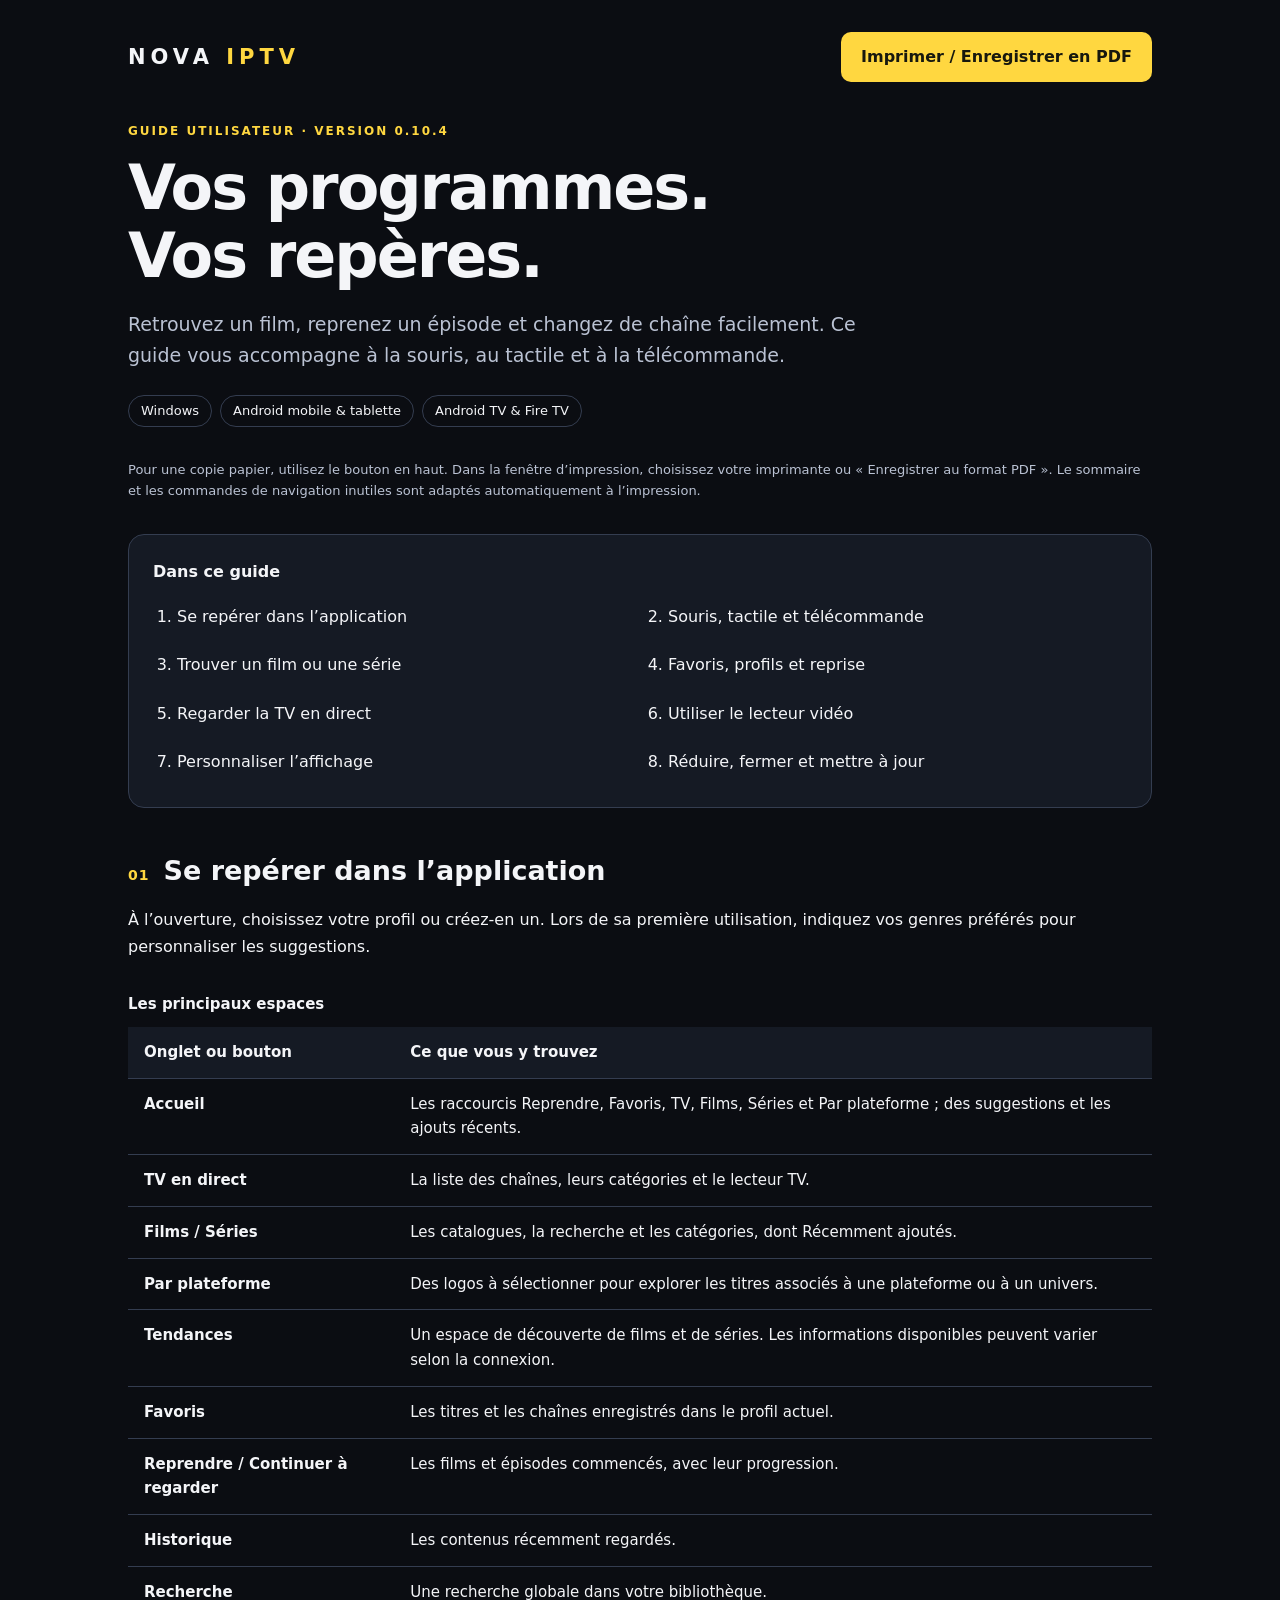
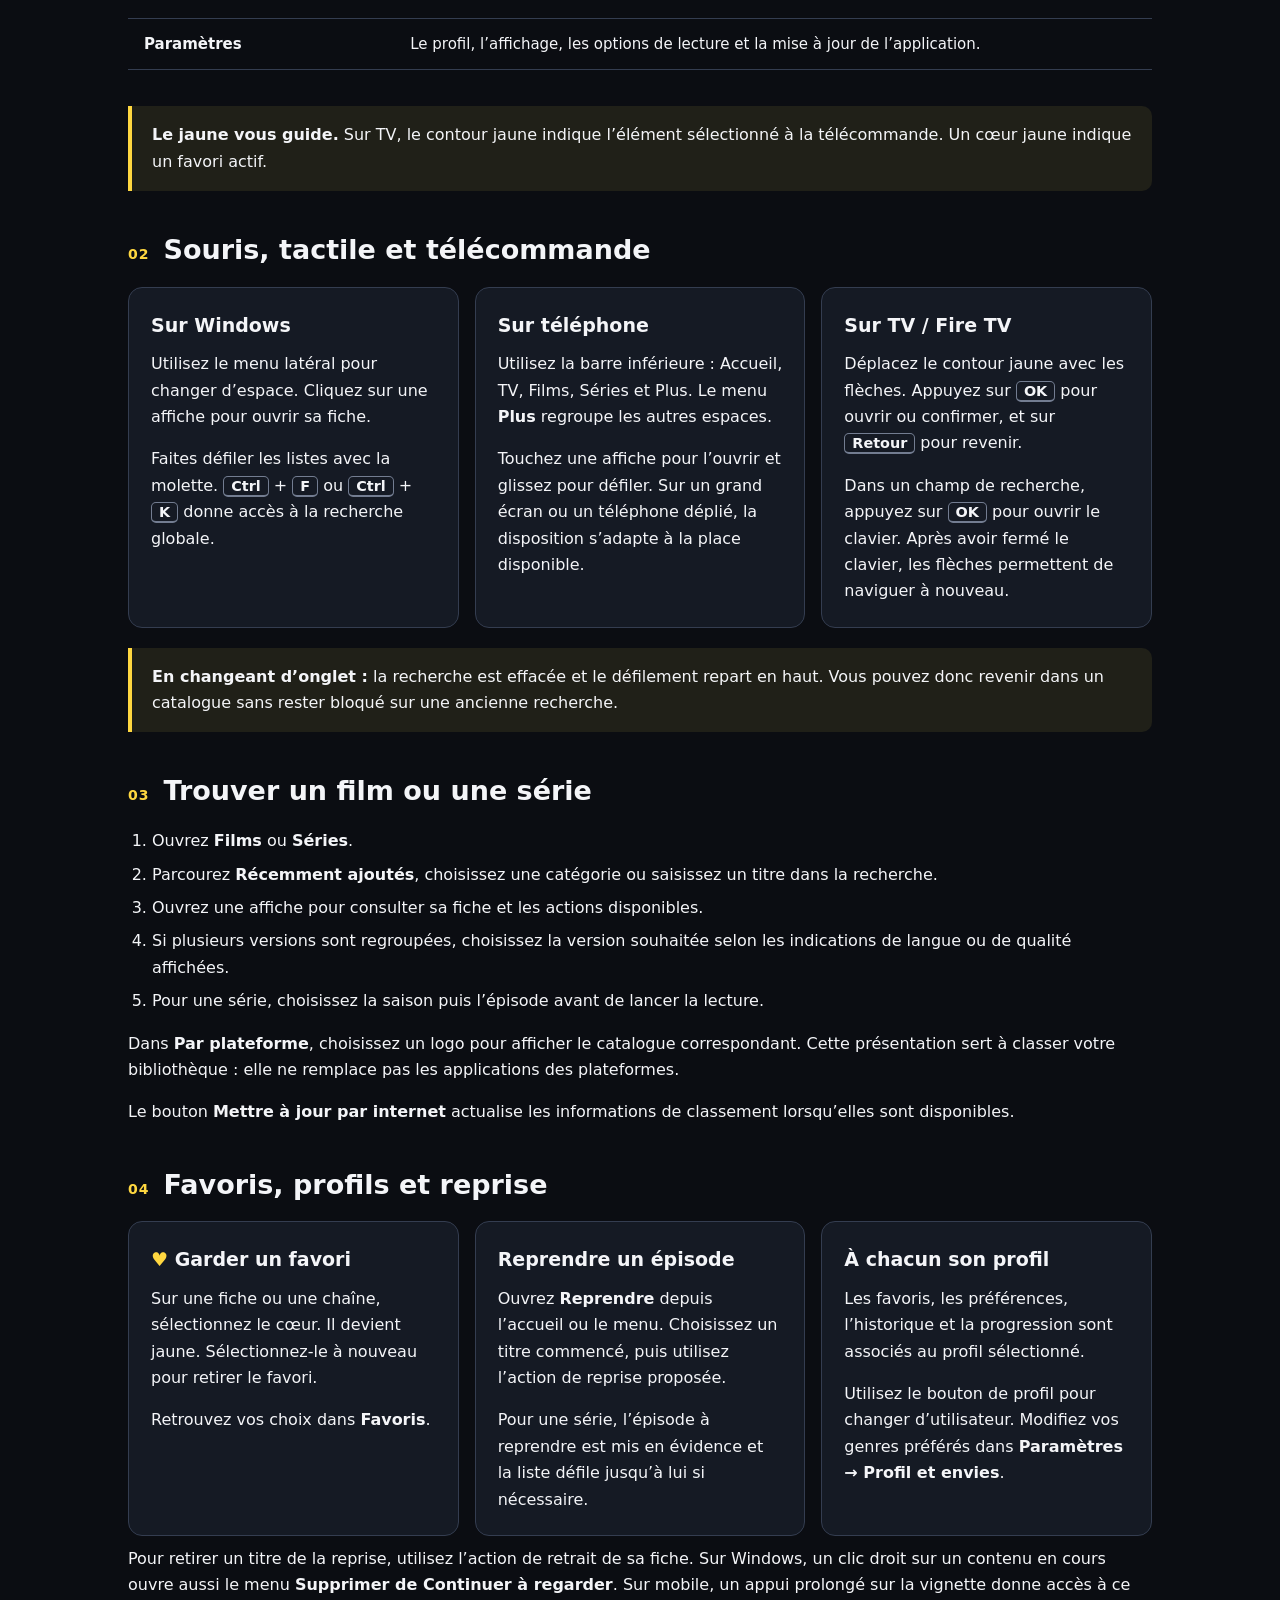
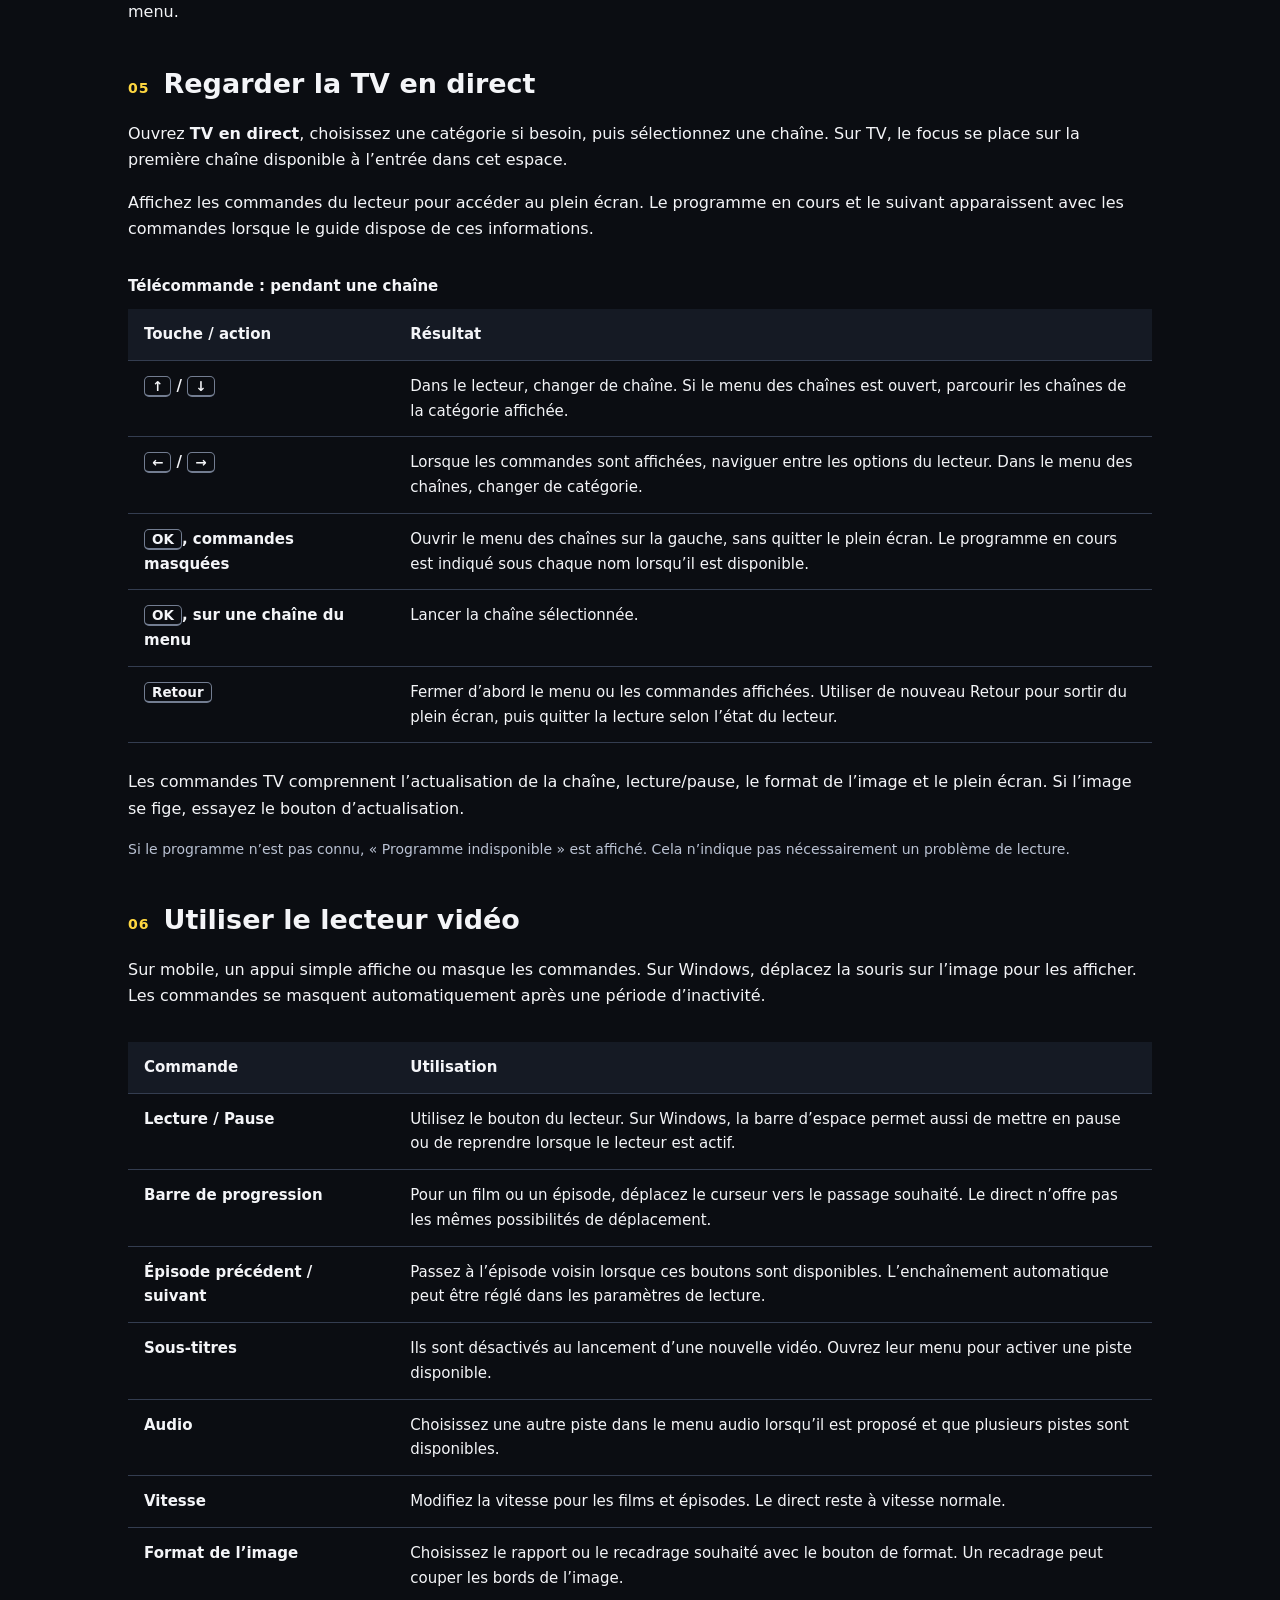
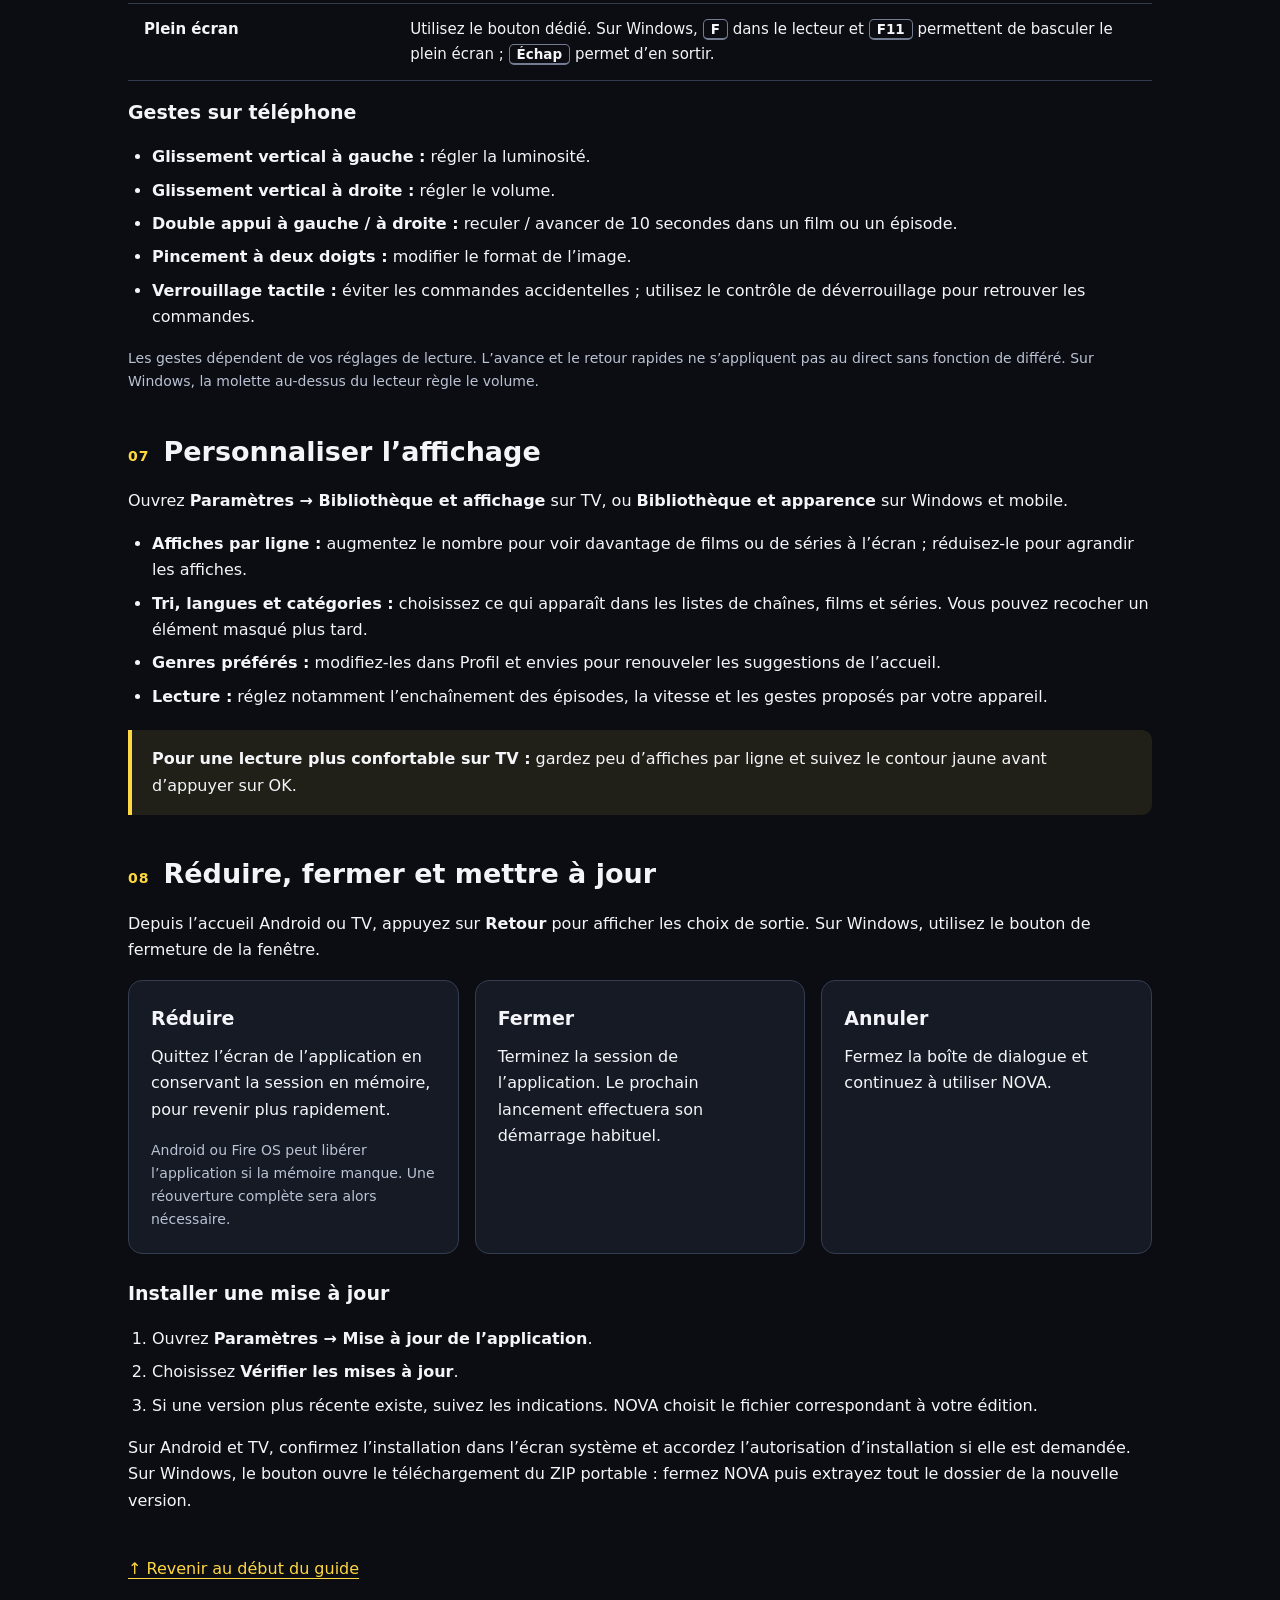
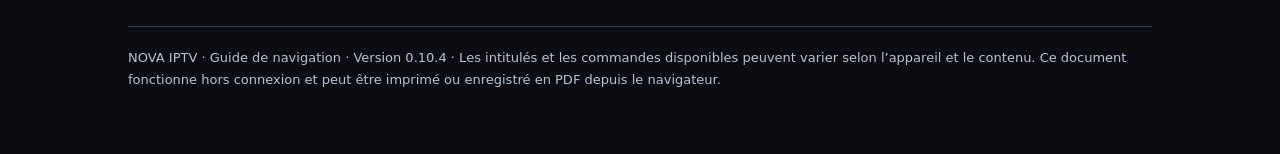
==== docs/guide-utilisateur.html @ c4f2ed09 "Ajoute un guide utilisateur HTML imprimable pour la navigation" ====
<!doctype html>
<html lang="fr">
<head>
  <meta charset="utf-8">
  <meta name="viewport" content="width=device-width, initial-scale=1">
  <meta name="description" content="Guide de navigation NOVA IPTV : Windows, Android mobile, Android TV et Fire TV. Version imprimable.">
  <title>NOVA IPTV — Guide de navigation</title>
  <style>
    :root { color-scheme: dark; --bg:#0b0d12; --panel:#151a24; --text:#f4f5f8; --muted:#bac2d3; --line:#343d50; --yellow:#ffd740; }
    * { box-sizing:border-box; }
    html { scroll-behavior:smooth; scroll-padding-top:24px; }
    body { margin:0; background:var(--bg); color:var(--text); font:16px/1.65 system-ui,-apple-system,"Segoe UI",sans-serif; }
    a { color:var(--yellow); text-underline-offset:4px; }
    a:focus-visible,button:focus-visible,summary:focus-visible { outline:3px solid var(--yellow); outline-offset:5px; }
    .wrap { max-width:1080px; margin:auto; padding:32px 28px 64px; }
    .toolbar { display:flex; align-items:center; justify-content:space-between; gap:20px; margin-bottom:40px; }
    .brand { font-size:21px; font-weight:850; letter-spacing:5px; }
    .brand span { color:var(--yellow); }
    button { border:0; border-radius:10px; padding:12px 20px; font:inherit; font-weight:750; color:#17180e; background:var(--yellow); cursor:pointer; }
    .eyebrow { color:var(--yellow); font-size:12px; font-weight:800; letter-spacing:2px; text-transform:uppercase; }
    h1 { margin:12px 0 18px; max-width:800px; font-size:clamp(36px,6vw,62px); line-height:1.1; letter-spacing:-2px; }
    .intro { max-width:740px; color:var(--muted); font-size:19px; }
    .tags { display:flex; flex-wrap:wrap; gap:8px; margin:24px 0 32px; }
    .tag { border:1px solid var(--line); padding:4px 12px; border-radius:30px; font-size:13px; }
    .toc { margin:32px 0 46px; padding:24px; background:var(--panel); border:1px solid var(--line); border-radius:16px; }
    .toc strong { display:block; margin-bottom:12px; }
    .toc ol { display:grid; grid-template-columns:1fr 1fr; gap:8px 32px; margin:0; padding-left:24px; }
    .toc a { color:var(--text); text-decoration:none; }
    .toc a:hover { color:var(--yellow); text-decoration:underline; }
    section { margin:42px 0; }
    h2 { display:flex; align-items:baseline; gap:14px; margin:0 0 20px; font-size:27px; line-height:1.25; }
    h2 .num { color:var(--yellow); font-size:14px; letter-spacing:1px; }
    h3 { margin:0 0 10px; font-size:19px; }
    p { margin:10px 0 16px; }
    ul,ol { padding-left:24px; }
    li { margin:7px 0; }
    .cards { display:grid; grid-template-columns:repeat(3,1fr); gap:16px; }
    .card { padding:22px; background:var(--panel); border:1px solid var(--line); border-radius:14px; }
    .card p:last-child,.card ul:last-child { margin-bottom:0; }
    .note { padding:16px 20px; margin:20px 0; border-left:4px solid var(--yellow); background:#202018; border-radius:0 10px 10px 0; }
    .small { color:var(--muted); font-size:14px; }
    .table-wrap { overflow-x:auto; }
    table { border-collapse:collapse; width:100%; margin:16px 0; font-size:15px; }
    caption { text-align:left; font-weight:700; margin-bottom:10px; }
    th,td { text-align:left; vertical-align:top; padding:13px 16px; border-bottom:1px solid var(--line); }
    th { background:var(--panel); font-weight:750; }
    td:first-child { width:26%; font-weight:650; }
    kbd { display:inline-block; padding:1px 7px; border:1px solid #737d91; border-bottom-width:2px; border-radius:5px; font:600 .9em system-ui,sans-serif; white-space:nowrap; }
    .remote { display:flex; justify-content:center; gap:9px; align-items:center; margin:16px 0; }
    .remote kbd { padding:8px 14px; }
    .yellow { color:var(--yellow); }
    footer { margin-top:44px; border-top:1px solid var(--line); padding-top:20px; color:var(--muted); font-size:13px; }
    .print-help { font-size:13px; color:var(--muted); }
    @media (max-width:700px) {
      .wrap { padding:22px 18px 40px; }
      .toolbar { align-items:flex-start; margin-bottom:28px; }
      .cards,.toc ol { grid-template-columns:1fr; }
      h2 { font-size:23px; }
      th,td { padding:10px; }
      td:first-child { width:34%; }
    }
    @media print {
      :root { color-scheme:light; --bg:#fff; --panel:#f4f5f7; --text:#111; --muted:#454545; --line:#ccc; --yellow:#111; }
      @page { size:A4; margin:16mm 14mm; }
      html { scroll-behavior:auto; }
      body { background:white; color:#111; font-size:10pt; line-height:1.45; }
      .wrap { max-width:none; padding:0; }
      .toolbar { margin:0 0 16pt; }
      .toolbar button,.print-help,.back-top { display:none !important; }
      .brand { font-size:15pt; }
      h1 { font-size:30pt; letter-spacing:-1px; margin:8pt 0 12pt; }
      .intro { font-size:12pt; }
      .tags { margin:12pt 0; }
      .tag { font-size:9pt; }
      .toc { padding:12pt; margin:16pt 0 22pt; }
      .toc ol { display:grid; grid-template-columns:1fr 1fr; }
      section { margin:22pt 0; }
      h2 { font-size:17pt; margin-bottom:10pt; break-after:avoid; }
      h3 { font-size:12pt; break-after:avoid; }
      h2 .num { font-size:10pt; }
      .cards { grid-template-columns:1fr; gap:10pt; }
      .card { padding:12pt; break-inside:avoid; }
      .note { background:#f4f4f4; border-left-color:#555; padding:9pt 12pt; break-inside:avoid; }
      .small { font-size:9pt; }
      .table-wrap { overflow:visible; }
      table { font-size:9.5pt; }
      thead { display:table-header-group; }
      tr { break-inside:avoid; }
      th,td { padding:7pt 9pt; }
      p { orphans:3; widows:3; }
      a { color:inherit; text-decoration:none; }
      footer { font-size:8pt; margin-top:20pt; }
    }
  </style>
</head>
<body id="debut">
  <main class="wrap">
    <div class="toolbar">
      <div class="brand" aria-label="NOVA IPTV">NOVA<span> IPTV</span></div>
      <button id="print-button" type="button" hidden>Imprimer / Enregistrer en PDF</button>
    </div>
    <header>
      <div class="eyebrow">Guide utilisateur · Version 0.10.4</div>
      <h1>Vos programmes.<br>Vos repères.</h1>
      <p class="intro">Retrouvez un film, reprenez un épisode et changez de chaîne facilement. Ce guide vous accompagne à la souris, au tactile et à la télécommande.</p>
      <div class="tags"><span class="tag">Windows</span><span class="tag">Android mobile &amp; tablette</span><span class="tag">Android TV &amp; Fire TV</span></div>
      <p class="print-help">Pour une copie papier, utilisez le bouton en haut. Dans la fenêtre d’impression, choisissez votre imprimante ou « Enregistrer au format PDF ». Le sommaire et les commandes de navigation inutiles sont adaptés automatiquement à l’impression.</p>
      <noscript><p>Pour imprimer, utilisez le menu de votre navigateur ou le raccourci Ctrl+P sur Windows.</p></noscript>
    </header>

    <nav class="toc" aria-label="Sommaire">
      <strong>Dans ce guide</strong>
      <ol>
        <li><a href="#reperes">Se repérer dans l’application</a></li>
        <li><a href="#commandes">Souris, tactile et télécommande</a></li>
        <li><a href="#catalogue">Trouver un film ou une série</a></li>
        <li><a href="#reprendre">Favoris, profils et reprise</a></li>
        <li><a href="#direct">Regarder la TV en direct</a></li>
        <li><a href="#lecteur">Utiliser le lecteur vidéo</a></li>
        <li><a href="#reglages">Personnaliser l’affichage</a></li>
        <li><a href="#quitter">Réduire, fermer et mettre à jour</a></li>
      </ol>
    </nav>

    <section id="reperes">
      <h2><span class="num">01</span> Se repérer dans l’application</h2>
      <p>À l’ouverture, choisissez votre profil ou créez-en un. Lors de sa première utilisation, indiquez vos genres préférés pour personnaliser les suggestions.</p>
      <div class="table-wrap"><table>
        <caption>Les principaux espaces</caption>
        <thead><tr><th scope="col">Onglet ou bouton</th><th scope="col">Ce que vous y trouvez</th></tr></thead>
        <tbody>
          <tr><td>Accueil</td><td>Les raccourcis Reprendre, Favoris, TV, Films, Séries et Par plateforme ; des suggestions et les ajouts récents.</td></tr>
          <tr><td>TV en direct</td><td>La liste des chaînes, leurs catégories et le lecteur TV.</td></tr>
          <tr><td>Films / Séries</td><td>Les catalogues, la recherche et les catégories, dont Récemment ajoutés.</td></tr>
          <tr><td>Par plateforme</td><td>Des logos à sélectionner pour explorer les titres associés à une plateforme ou à un univers.</td></tr>
          <tr><td>Tendances</td><td>Un espace de découverte de films et de séries. Les informations disponibles peuvent varier selon la connexion.</td></tr>
          <tr><td>Favoris</td><td>Les titres et les chaînes enregistrés dans le profil actuel.</td></tr>
          <tr><td>Reprendre / Continuer à regarder</td><td>Les films et épisodes commencés, avec leur progression.</td></tr>
          <tr><td>Historique</td><td>Les contenus récemment regardés.</td></tr>
          <tr><td>Recherche</td><td>Une recherche globale dans votre bibliothèque.</td></tr>
          <tr><td>Paramètres</td><td>Le profil, l’affichage, les options de lecture et la mise à jour de l’application.</td></tr>
        </tbody>
      </table></div>
      <div class="note"><strong>Le jaune vous guide.</strong> Sur TV, le contour jaune indique l’élément sélectionné à la télécommande. Un cœur jaune indique un favori actif.</div>
    </section>

    <section id="commandes">
      <h2><span class="num">02</span> Souris, tactile et télécommande</h2>
      <div class="cards">
        <article class="card"><h3>Sur Windows</h3><p>Utilisez le menu latéral pour changer d’espace. Cliquez sur une affiche pour ouvrir sa fiche.</p><p>Faites défiler les listes avec la molette. <kbd>Ctrl</kbd> + <kbd>F</kbd> ou <kbd>Ctrl</kbd> + <kbd>K</kbd> donne accès à la recherche globale.</p></article>
        <article class="card"><h3>Sur téléphone</h3><p>Utilisez la barre inférieure : Accueil, TV, Films, Séries et Plus. Le menu <strong>Plus</strong> regroupe les autres espaces.</p><p>Touchez une affiche pour l’ouvrir et glissez pour défiler. Sur un grand écran ou un téléphone déplié, la disposition s’adapte à la place disponible.</p></article>
        <article class="card"><h3>Sur TV / Fire TV</h3><p>Déplacez le contour jaune avec les flèches. Appuyez sur <kbd>OK</kbd> pour ouvrir ou confirmer, et sur <kbd>Retour</kbd> pour revenir.</p><p>Dans un champ de recherche, appuyez sur <kbd>OK</kbd> pour ouvrir le clavier. Après avoir fermé le clavier, les flèches permettent de naviguer à nouveau.</p></article>
      </div>
      <div class="note"><strong>En changeant d’onglet :</strong> la recherche est effacée et le défilement repart en haut. Vous pouvez donc revenir dans un catalogue sans rester bloqué sur une ancienne recherche.</div>
    </section>

    <section id="catalogue">
      <h2><span class="num">03</span> Trouver un film ou une série</h2>
      <ol>
        <li>Ouvrez <strong>Films</strong> ou <strong>Séries</strong>.</li>
        <li>Parcourez <strong>Récemment ajoutés</strong>, choisissez une catégorie ou saisissez un titre dans la recherche.</li>
        <li>Ouvrez une affiche pour consulter sa fiche et les actions disponibles.</li>
        <li>Si plusieurs versions sont regroupées, choisissez la version souhaitée selon les indications de langue ou de qualité affichées.</li>
        <li>Pour une série, choisissez la saison puis l’épisode avant de lancer la lecture.</li>
      </ol>
      <p>Dans <strong>Par plateforme</strong>, choisissez un logo pour afficher le catalogue correspondant. Cette présentation sert à classer votre bibliothèque : elle ne remplace pas les applications des plateformes.</p>
      <p>Le bouton <strong>Mettre à jour par internet</strong> actualise les informations de classement lorsqu’elles sont disponibles.</p>
    </section>

    <section id="reprendre">
      <h2><span class="num">04</span> Favoris, profils et reprise</h2>
      <div class="cards">
        <article class="card"><h3><span class="yellow" aria-hidden="true">♥</span> Garder un favori</h3><p>Sur une fiche ou une chaîne, sélectionnez le cœur. Il devient jaune. Sélectionnez-le à nouveau pour retirer le favori.</p><p>Retrouvez vos choix dans <strong>Favoris</strong>.</p></article>
        <article class="card"><h3>Reprendre un épisode</h3><p>Ouvrez <strong>Reprendre</strong> depuis l’accueil ou le menu. Choisissez un titre commencé, puis utilisez l’action de reprise proposée.</p><p>Pour une série, l’épisode à reprendre est mis en évidence et la liste défile jusqu’à lui si nécessaire.</p></article>
        <article class="card"><h3>À chacun son profil</h3><p>Les favoris, les préférences, l’historique et la progression sont associés au profil sélectionné.</p><p>Utilisez le bouton de profil pour changer d’utilisateur. Modifiez vos genres préférés dans <strong>Paramètres → Profil et envies</strong>.</p></article>
      </div>
      <p>Pour retirer un titre de la reprise, utilisez l’action de retrait de sa fiche. Sur Windows, un clic droit sur un contenu en cours ouvre aussi le menu <strong>Supprimer de Continuer à regarder</strong>. Sur mobile, un appui prolongé sur la vignette donne accès à ce menu.</p>
    </section>

    <section id="direct">
      <h2><span class="num">05</span> Regarder la TV en direct</h2>
      <p>Ouvrez <strong>TV en direct</strong>, choisissez une catégorie si besoin, puis sélectionnez une chaîne. Sur TV, le focus se place sur la première chaîne disponible à l’entrée dans cet espace.</p>
      <p>Affichez les commandes du lecteur pour accéder au plein écran. Le programme en cours et le suivant apparaissent avec les commandes lorsque le guide dispose de ces informations.</p>
      <div class="table-wrap"><table>
        <caption>Télécommande : pendant une chaîne</caption>
        <thead><tr><th scope="col">Touche / action</th><th scope="col">Résultat</th></tr></thead>
        <tbody>
          <tr><td><kbd>↑</kbd> / <kbd>↓</kbd></td><td>Dans le lecteur, changer de chaîne. Si le menu des chaînes est ouvert, parcourir les chaînes de la catégorie affichée.</td></tr>
          <tr><td><kbd>←</kbd> / <kbd>→</kbd></td><td>Lorsque les commandes sont affichées, naviguer entre les options du lecteur. Dans le menu des chaînes, changer de catégorie.</td></tr>
          <tr><td><kbd>OK</kbd>, commandes masquées</td><td>Ouvrir le menu des chaînes sur la gauche, sans quitter le plein écran. Le programme en cours est indiqué sous chaque nom lorsqu’il est disponible.</td></tr>
          <tr><td><kbd>OK</kbd>, sur une chaîne du menu</td><td>Lancer la chaîne sélectionnée.</td></tr>
          <tr><td><kbd>Retour</kbd></td><td>Fermer d’abord le menu ou les commandes affichées. Utiliser de nouveau Retour pour sortir du plein écran, puis quitter la lecture selon l’état du lecteur.</td></tr>
        </tbody>
      </table></div>
      <p>Les commandes TV comprennent l’actualisation de la chaîne, lecture/pause, le format de l’image et le plein écran. Si l’image se fige, essayez le bouton d’actualisation.</p>
      <p class="small">Si le programme n’est pas connu, « Programme indisponible » est affiché. Cela n’indique pas nécessairement un problème de lecture.</p>
    </section>

    <section id="lecteur">
      <h2><span class="num">06</span> Utiliser le lecteur vidéo</h2>
      <p>Sur mobile, un appui simple affiche ou masque les commandes. Sur Windows, déplacez la souris sur l’image pour les afficher. Les commandes se masquent automatiquement après une période d’inactivité.</p>
      <div class="table-wrap"><table>
        <thead><tr><th scope="col">Commande</th><th scope="col">Utilisation</th></tr></thead>
        <tbody>
          <tr><td>Lecture / Pause</td><td>Utilisez le bouton du lecteur. Sur Windows, la barre d’espace permet aussi de mettre en pause ou de reprendre lorsque le lecteur est actif.</td></tr>
          <tr><td>Barre de progression</td><td>Pour un film ou un épisode, déplacez le curseur vers le passage souhaité. Le direct n’offre pas les mêmes possibilités de déplacement.</td></tr>
          <tr><td>Épisode précédent / suivant</td><td>Passez à l’épisode voisin lorsque ces boutons sont disponibles. L’enchaînement automatique peut être réglé dans les paramètres de lecture.</td></tr>
          <tr><td>Sous-titres</td><td>Ils sont désactivés au lancement d’une nouvelle vidéo. Ouvrez leur menu pour activer une piste disponible.</td></tr>
          <tr><td>Audio</td><td>Choisissez une autre piste dans le menu audio lorsqu’il est proposé et que plusieurs pistes sont disponibles.</td></tr>
          <tr><td>Vitesse</td><td>Modifiez la vitesse pour les films et épisodes. Le direct reste à vitesse normale.</td></tr>
          <tr><td>Format de l’image</td><td>Choisissez le rapport ou le recadrage souhaité avec le bouton de format. Un recadrage peut couper les bords de l’image.</td></tr>
          <tr><td>Plein écran</td><td>Utilisez le bouton dédié. Sur Windows, <kbd>F</kbd> dans le lecteur et <kbd>F11</kbd> permettent de basculer le plein écran ; <kbd>Échap</kbd> permet d’en sortir.</td></tr>
        </tbody>
      </table></div>
      <h3>Gestes sur téléphone</h3>
      <ul>
        <li><strong>Glissement vertical à gauche :</strong> régler la luminosité.</li>
        <li><strong>Glissement vertical à droite :</strong> régler le volume.</li>
        <li><strong>Double appui à gauche / à droite :</strong> reculer / avancer de 10 secondes dans un film ou un épisode.</li>
        <li><strong>Pincement à deux doigts :</strong> modifier le format de l’image.</li>
        <li><strong>Verrouillage tactile :</strong> éviter les commandes accidentelles ; utilisez le contrôle de déverrouillage pour retrouver les commandes.</li>
      </ul>
      <p class="small">Les gestes dépendent de vos réglages de lecture. L’avance et le retour rapides ne s’appliquent pas au direct sans fonction de différé. Sur Windows, la molette au-dessus du lecteur règle le volume.</p>
    </section>

    <section id="reglages">
      <h2><span class="num">07</span> Personnaliser l’affichage</h2>
      <p>Ouvrez <strong>Paramètres → Bibliothèque et affichage</strong> sur TV, ou <strong>Bibliothèque et apparence</strong> sur Windows et mobile.</p>
      <ul>
        <li><strong>Affiches par ligne :</strong> augmentez le nombre pour voir davantage de films ou de séries à l’écran ; réduisez-le pour agrandir les affiches.</li>
        <li><strong>Tri, langues et catégories :</strong> choisissez ce qui apparaît dans les listes de chaînes, films et séries. Vous pouvez recocher un élément masqué plus tard.</li>
        <li><strong>Genres préférés :</strong> modifiez-les dans Profil et envies pour renouveler les suggestions de l’accueil.</li>
        <li><strong>Lecture :</strong> réglez notamment l’enchaînement des épisodes, la vitesse et les gestes proposés par votre appareil.</li>
      </ul>
      <div class="note"><strong>Pour une lecture plus confortable sur TV :</strong> gardez peu d’affiches par ligne et suivez le contour jaune avant d’appuyer sur OK.</div>
    </section>

    <section id="quitter">
      <h2><span class="num">08</span> Réduire, fermer et mettre à jour</h2>
      <p>Depuis l’accueil Android ou TV, appuyez sur <strong>Retour</strong> pour afficher les choix de sortie. Sur Windows, utilisez le bouton de fermeture de la fenêtre.</p>
      <div class="cards">
        <article class="card"><h3>Réduire</h3><p>Quittez l’écran de l’application en conservant la session en mémoire, pour revenir plus rapidement.</p><p class="small">Android ou Fire OS peut libérer l’application si la mémoire manque. Une réouverture complète sera alors nécessaire.</p></article>
        <article class="card"><h3>Fermer</h3><p>Terminez la session de l’application. Le prochain lancement effectuera son démarrage habituel.</p></article>
        <article class="card"><h3>Annuler</h3><p>Fermez la boîte de dialogue et continuez à utiliser NOVA.</p></article>
      </div>
      <h3 style="margin-top:24px">Installer une mise à jour</h3>
      <ol>
        <li>Ouvrez <strong>Paramètres → Mise à jour de l’application</strong>.</li>
        <li>Choisissez <strong>Vérifier les mises à jour</strong>.</li>
        <li>Si une version plus récente existe, suivez les indications. NOVA choisit le fichier correspondant à votre édition.</li>
      </ol>
      <p>Sur Android et TV, confirmez l’installation dans l’écran système et accordez l’autorisation d’installation si elle est demandée. Sur Windows, le bouton ouvre le téléchargement du ZIP portable : fermez NOVA puis extrayez tout le dossier de la nouvelle version.</p>
    </section>

    <p class="back-top"><a href="#debut">↑ Revenir au début du guide</a></p>
    <footer>NOVA IPTV · Guide de navigation · Version 0.10.4 · Les intitulés et les commandes disponibles peuvent varier selon l’appareil et le contenu. Ce document fonctionne hors connexion et peut être imprimé ou enregistré en PDF depuis le navigateur.</footer>
  </main>
  <script>
    const printButton = document.getElementById('print-button');
    printButton.hidden = false;
    printButton.addEventListener('click', () => window.print());
  </script>
</body>
</html>
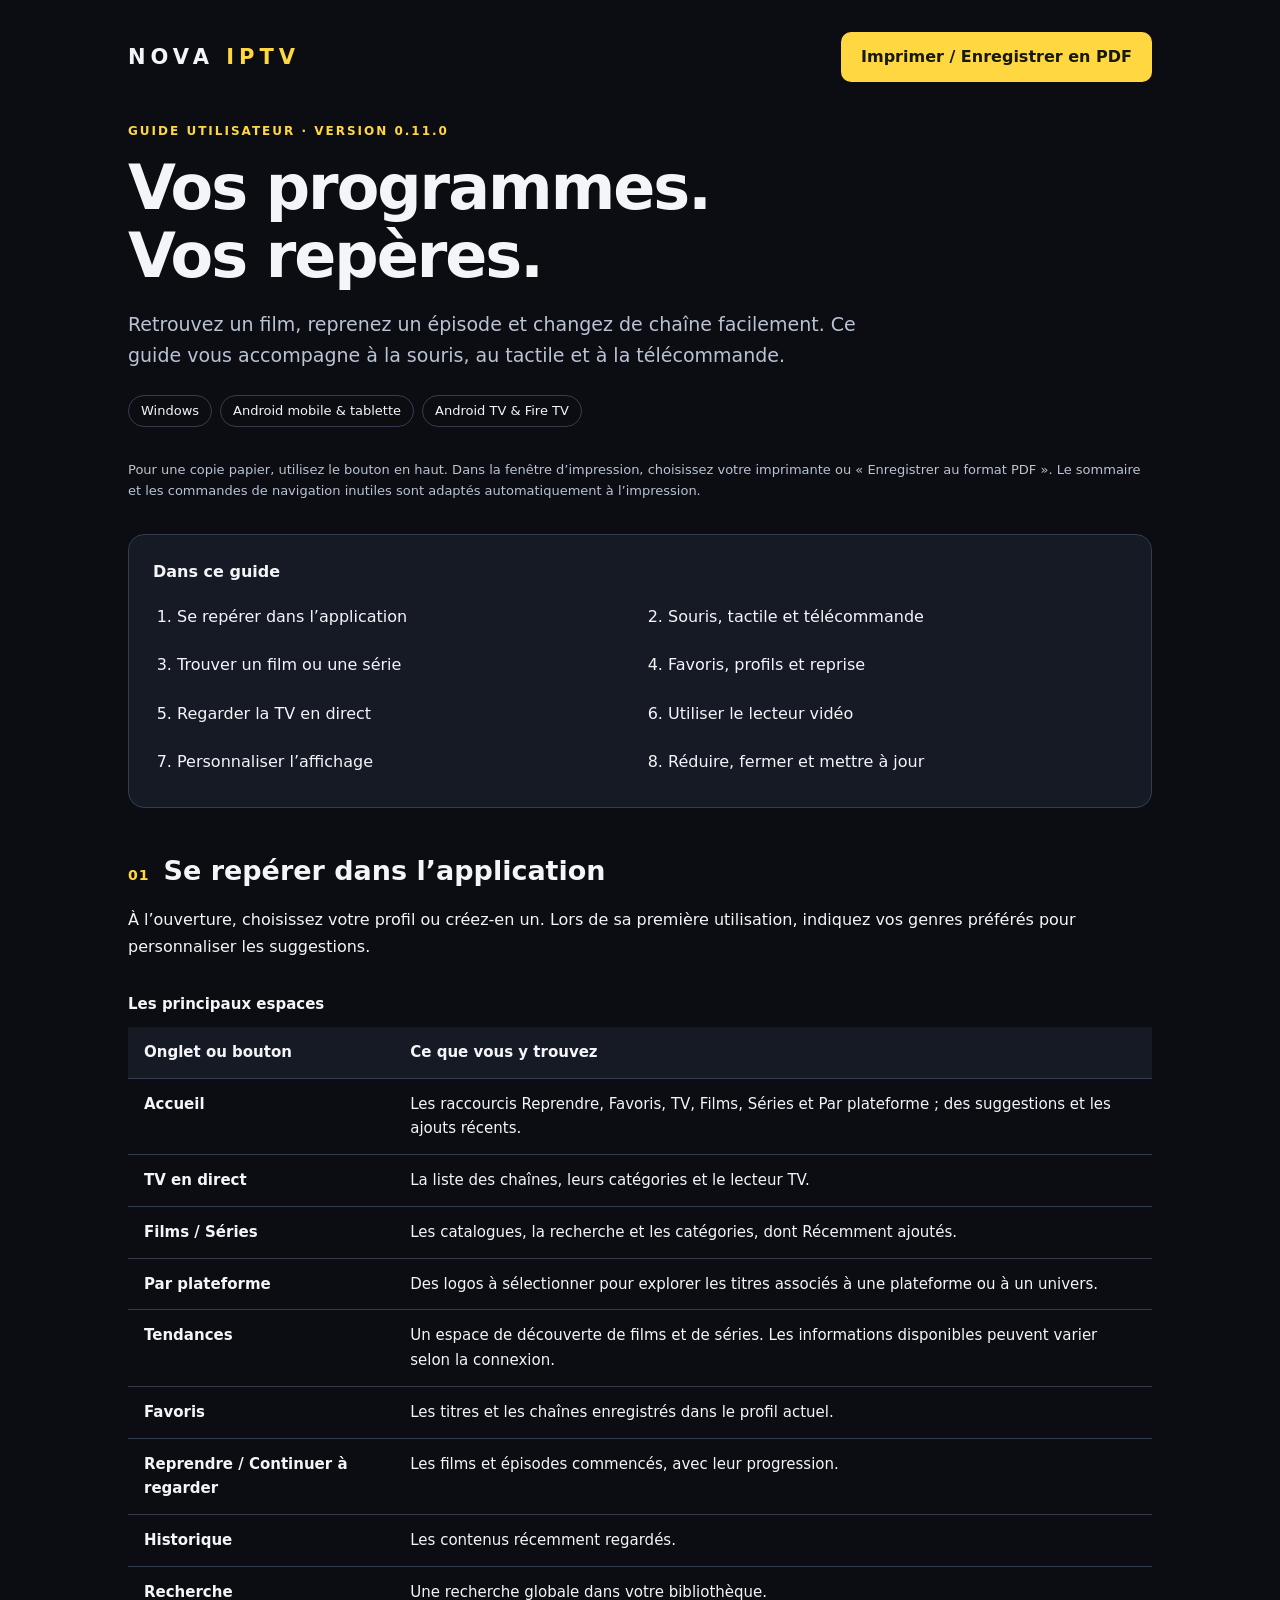
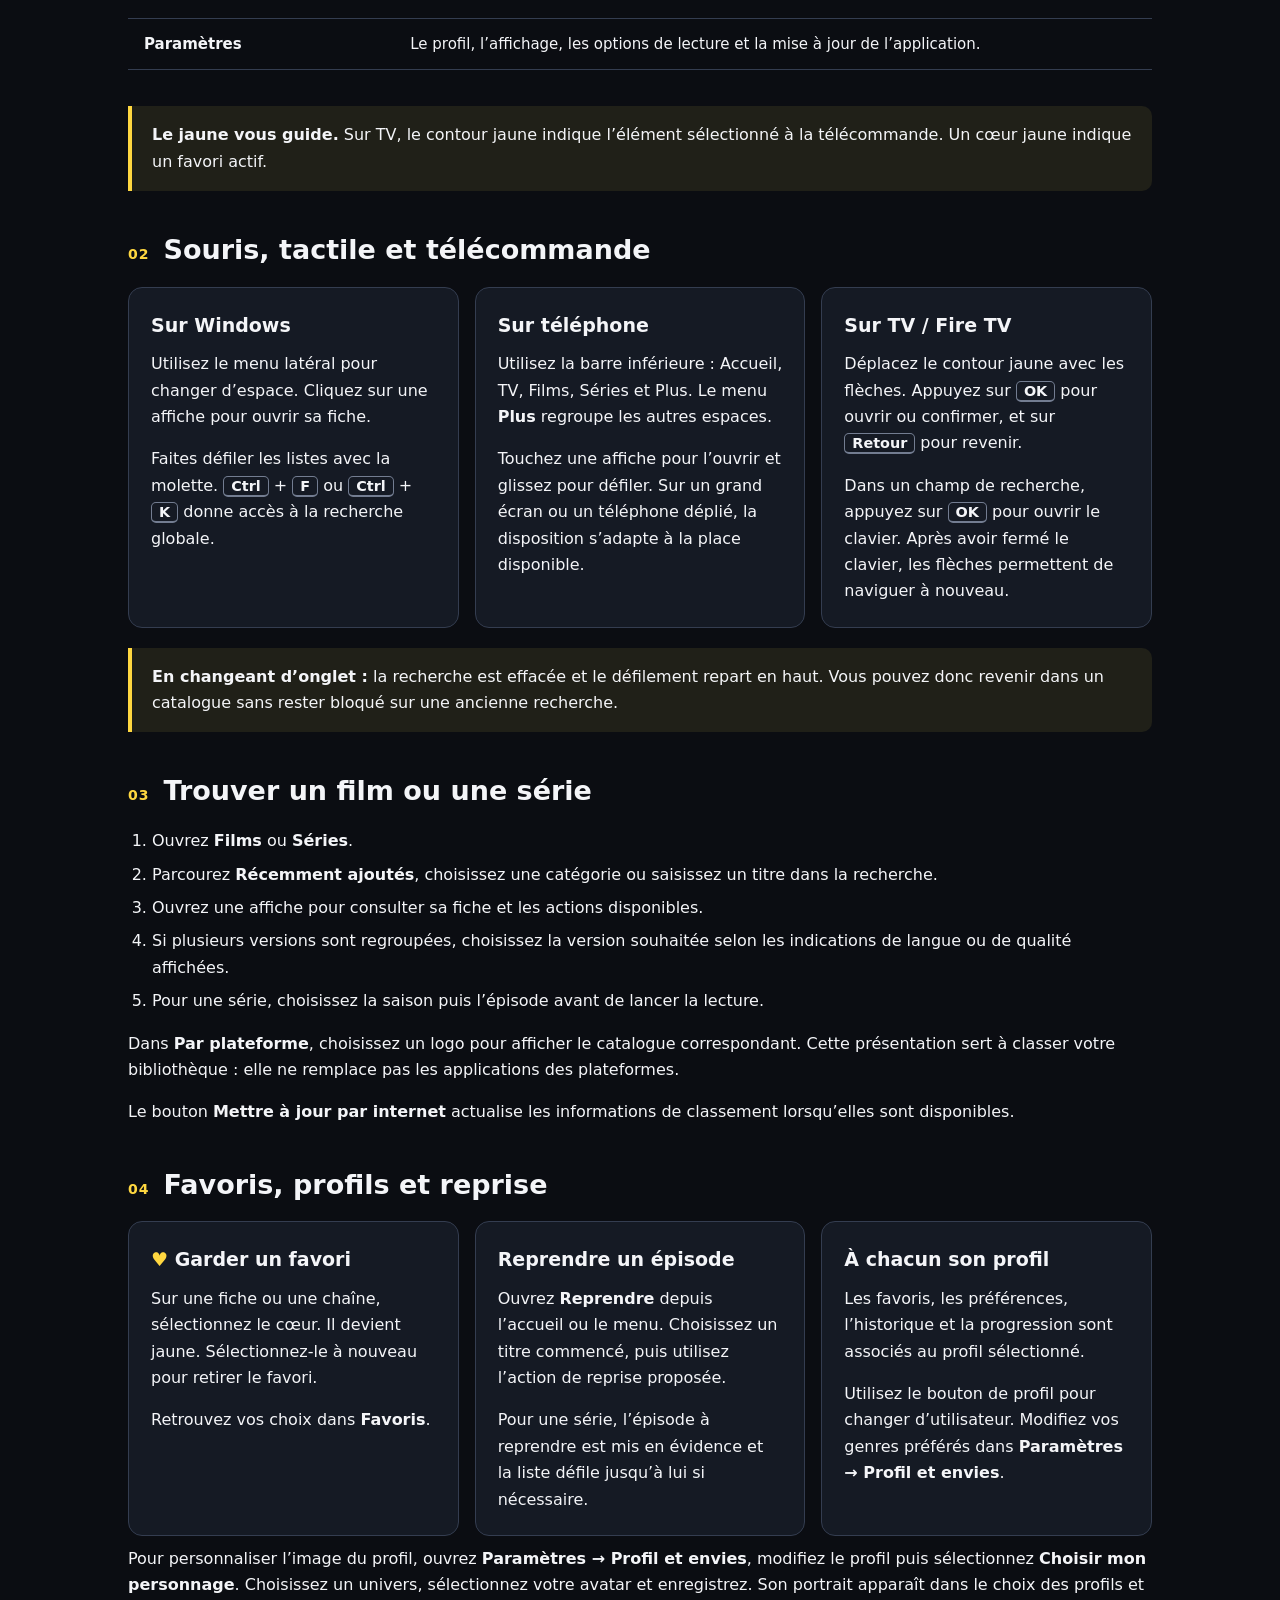
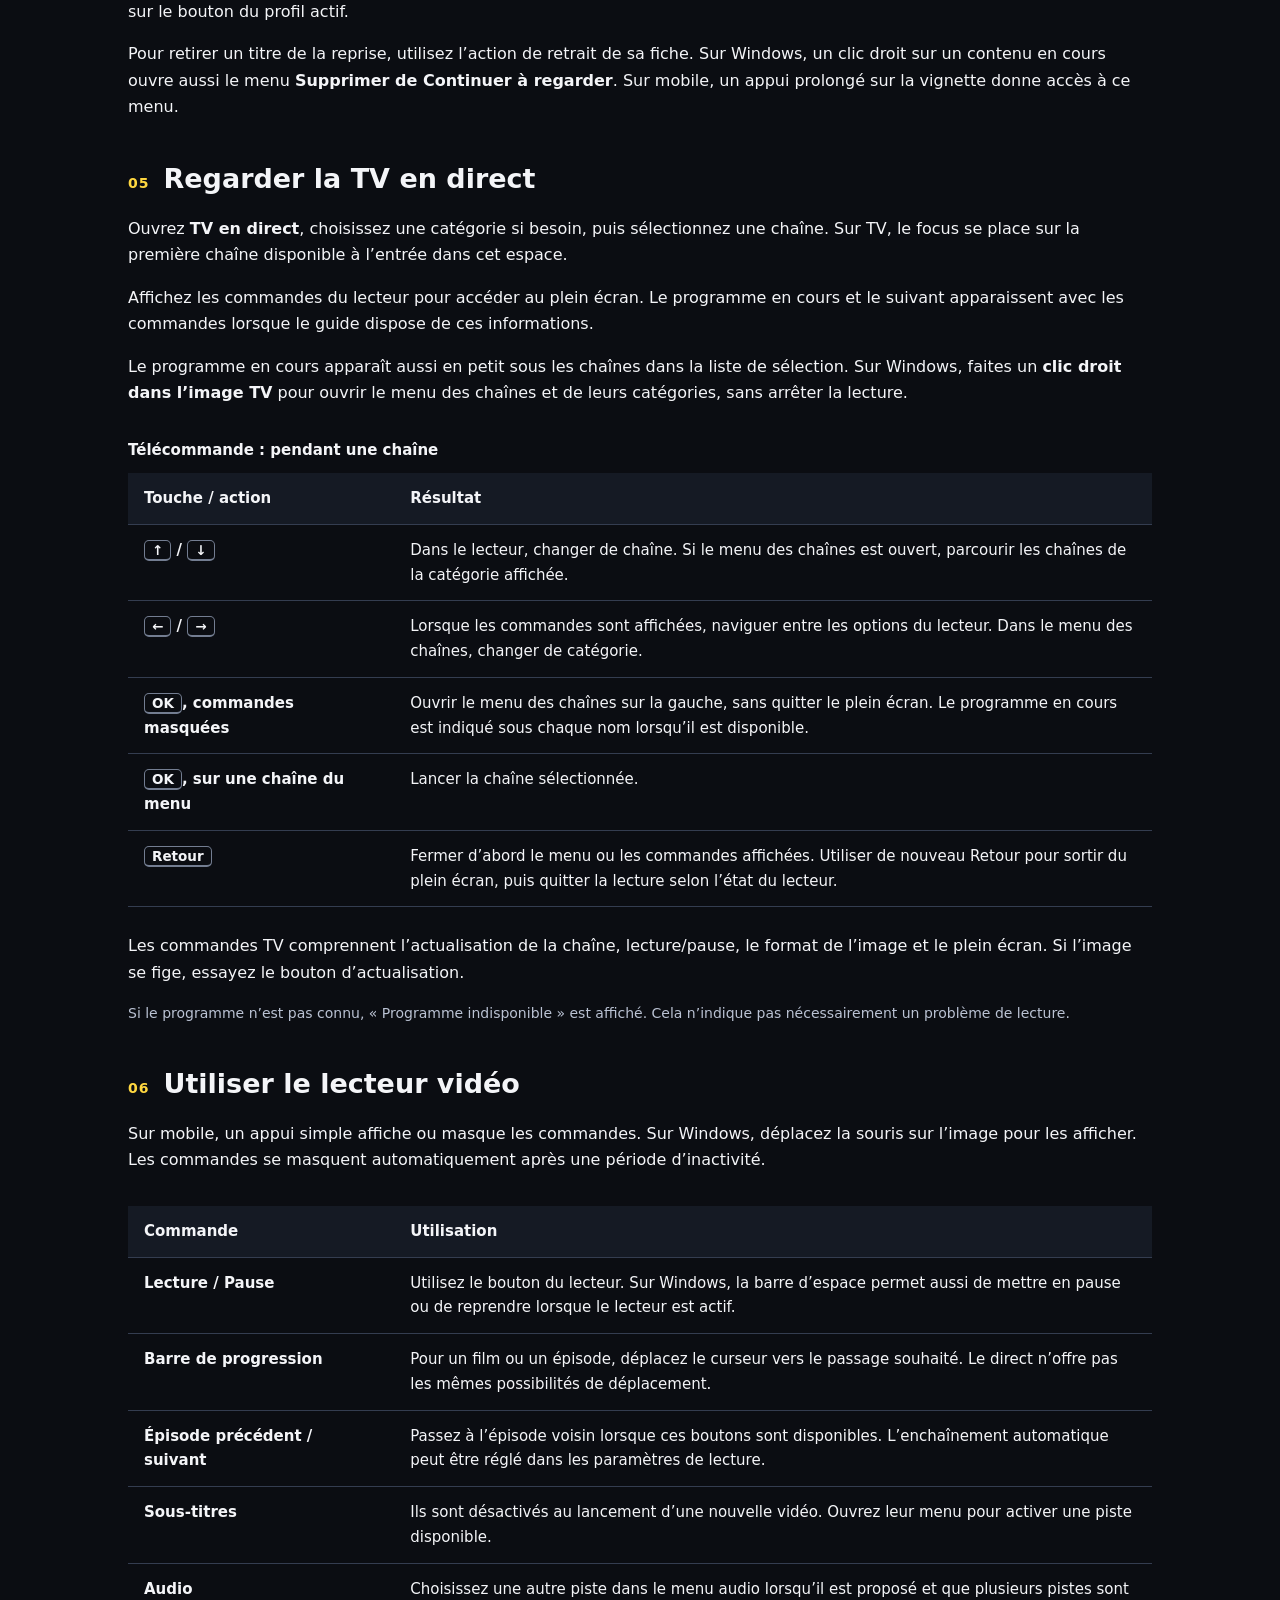
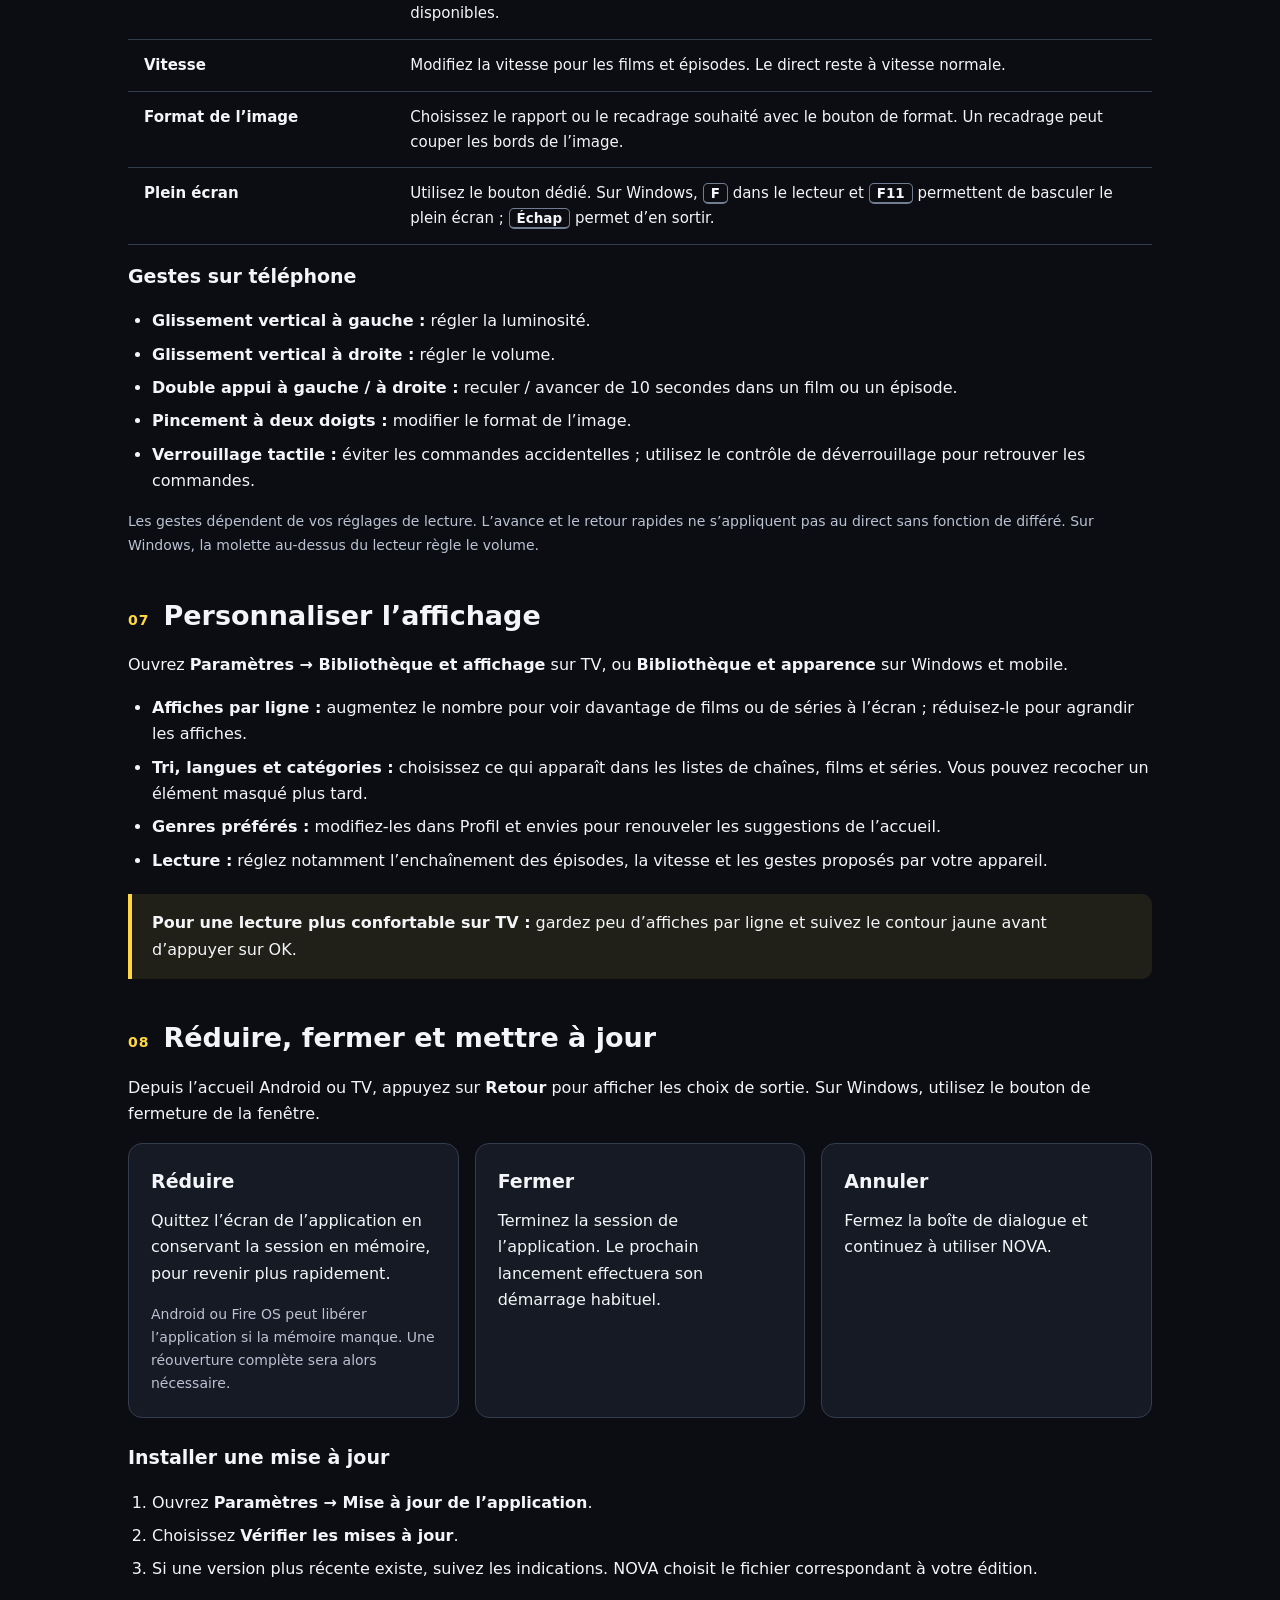
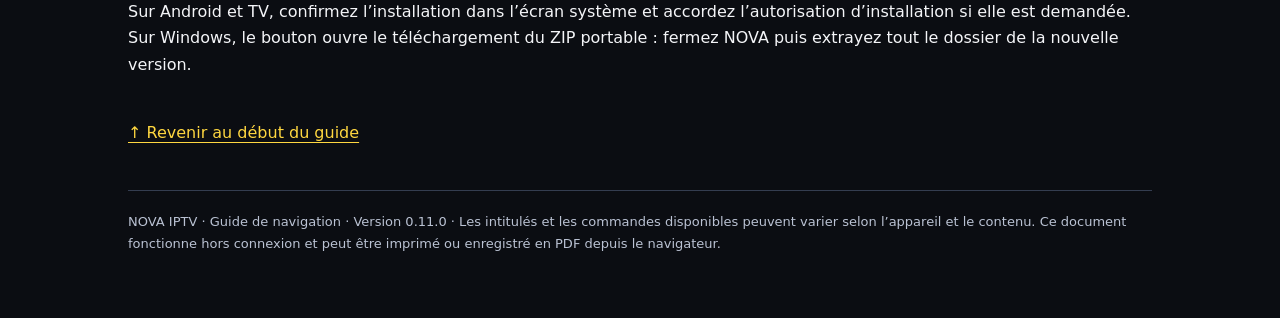
==== commit 978cb647: "Ajoute les avatars, le guide des listes TV et les commandes PC en 0.11.0" ====
--- a/docs/guide-utilisateur.html
+++ b/docs/guide-utilisateur.html
@@ -100,7 +100,7 @@
       <button id="print-button" type="button" hidden>Imprimer / Enregistrer en PDF</button>
     </div>
     <header>
-      <div class="eyebrow">Guide utilisateur · Version 0.10.4</div>
+      <div class="eyebrow">Guide utilisateur · Version 0.11.0</div>
       <h1>Vos programmes.<br>Vos repères.</h1>
       <p class="intro">Retrouvez un film, reprenez un épisode et changez de chaîne facilement. Ce guide vous accompagne à la souris, au tactile et à la télécommande.</p>
       <div class="tags"><span class="tag">Windows</span><span class="tag">Android mobile &amp; tablette</span><span class="tag">Android TV &amp; Fire TV</span></div>
@@ -174,6 +174,7 @@
         <article class="card"><h3>Reprendre un épisode</h3><p>Ouvrez <strong>Reprendre</strong> depuis l’accueil ou le menu. Choisissez un titre commencé, puis utilisez l’action de reprise proposée.</p><p>Pour une série, l’épisode à reprendre est mis en évidence et la liste défile jusqu’à lui si nécessaire.</p></article>
         <article class="card"><h3>À chacun son profil</h3><p>Les favoris, les préférences, l’historique et la progression sont associés au profil sélectionné.</p><p>Utilisez le bouton de profil pour changer d’utilisateur. Modifiez vos genres préférés dans <strong>Paramètres → Profil et envies</strong>.</p></article>
       </div>
+      <p>Pour personnaliser l’image du profil, ouvrez <strong>Paramètres → Profil et envies</strong>, modifiez le profil puis sélectionnez <strong>Choisir mon personnage</strong>. Choisissez un univers, sélectionnez votre avatar et enregistrez. Son portrait apparaît dans le choix des profils et sur le bouton du profil actif.</p>
       <p>Pour retirer un titre de la reprise, utilisez l’action de retrait de sa fiche. Sur Windows, un clic droit sur un contenu en cours ouvre aussi le menu <strong>Supprimer de Continuer à regarder</strong>. Sur mobile, un appui prolongé sur la vignette donne accès à ce menu.</p>
     </section>
 
@@ -181,6 +182,7 @@
       <h2><span class="num">05</span> Regarder la TV en direct</h2>
       <p>Ouvrez <strong>TV en direct</strong>, choisissez une catégorie si besoin, puis sélectionnez une chaîne. Sur TV, le focus se place sur la première chaîne disponible à l’entrée dans cet espace.</p>
       <p>Affichez les commandes du lecteur pour accéder au plein écran. Le programme en cours et le suivant apparaissent avec les commandes lorsque le guide dispose de ces informations.</p>
+      <p>Le programme en cours apparaît aussi en petit sous les chaînes dans la liste de sélection. Sur Windows, faites un <strong>clic droit dans l’image TV</strong> pour ouvrir le menu des chaînes et de leurs catégories, sans arrêter la lecture.</p>
       <div class="table-wrap"><table>
         <caption>Télécommande : pendant une chaîne</caption>
         <thead><tr><th scope="col">Touche / action</th><th scope="col">Résultat</th></tr></thead>
@@ -253,7 +255,7 @@
     </section>
 
     <p class="back-top"><a href="#debut">↑ Revenir au début du guide</a></p>
-    <footer>NOVA IPTV · Guide de navigation · Version 0.10.4 · Les intitulés et les commandes disponibles peuvent varier selon l’appareil et le contenu. Ce document fonctionne hors connexion et peut être imprimé ou enregistré en PDF depuis le navigateur.</footer>
+    <footer>NOVA IPTV · Guide de navigation · Version 0.11.0 · Les intitulés et les commandes disponibles peuvent varier selon l’appareil et le contenu. Ce document fonctionne hors connexion et peut être imprimé ou enregistré en PDF depuis le navigateur.</footer>
   </main>
   <script>
     const printButton = document.getElementById('print-button');
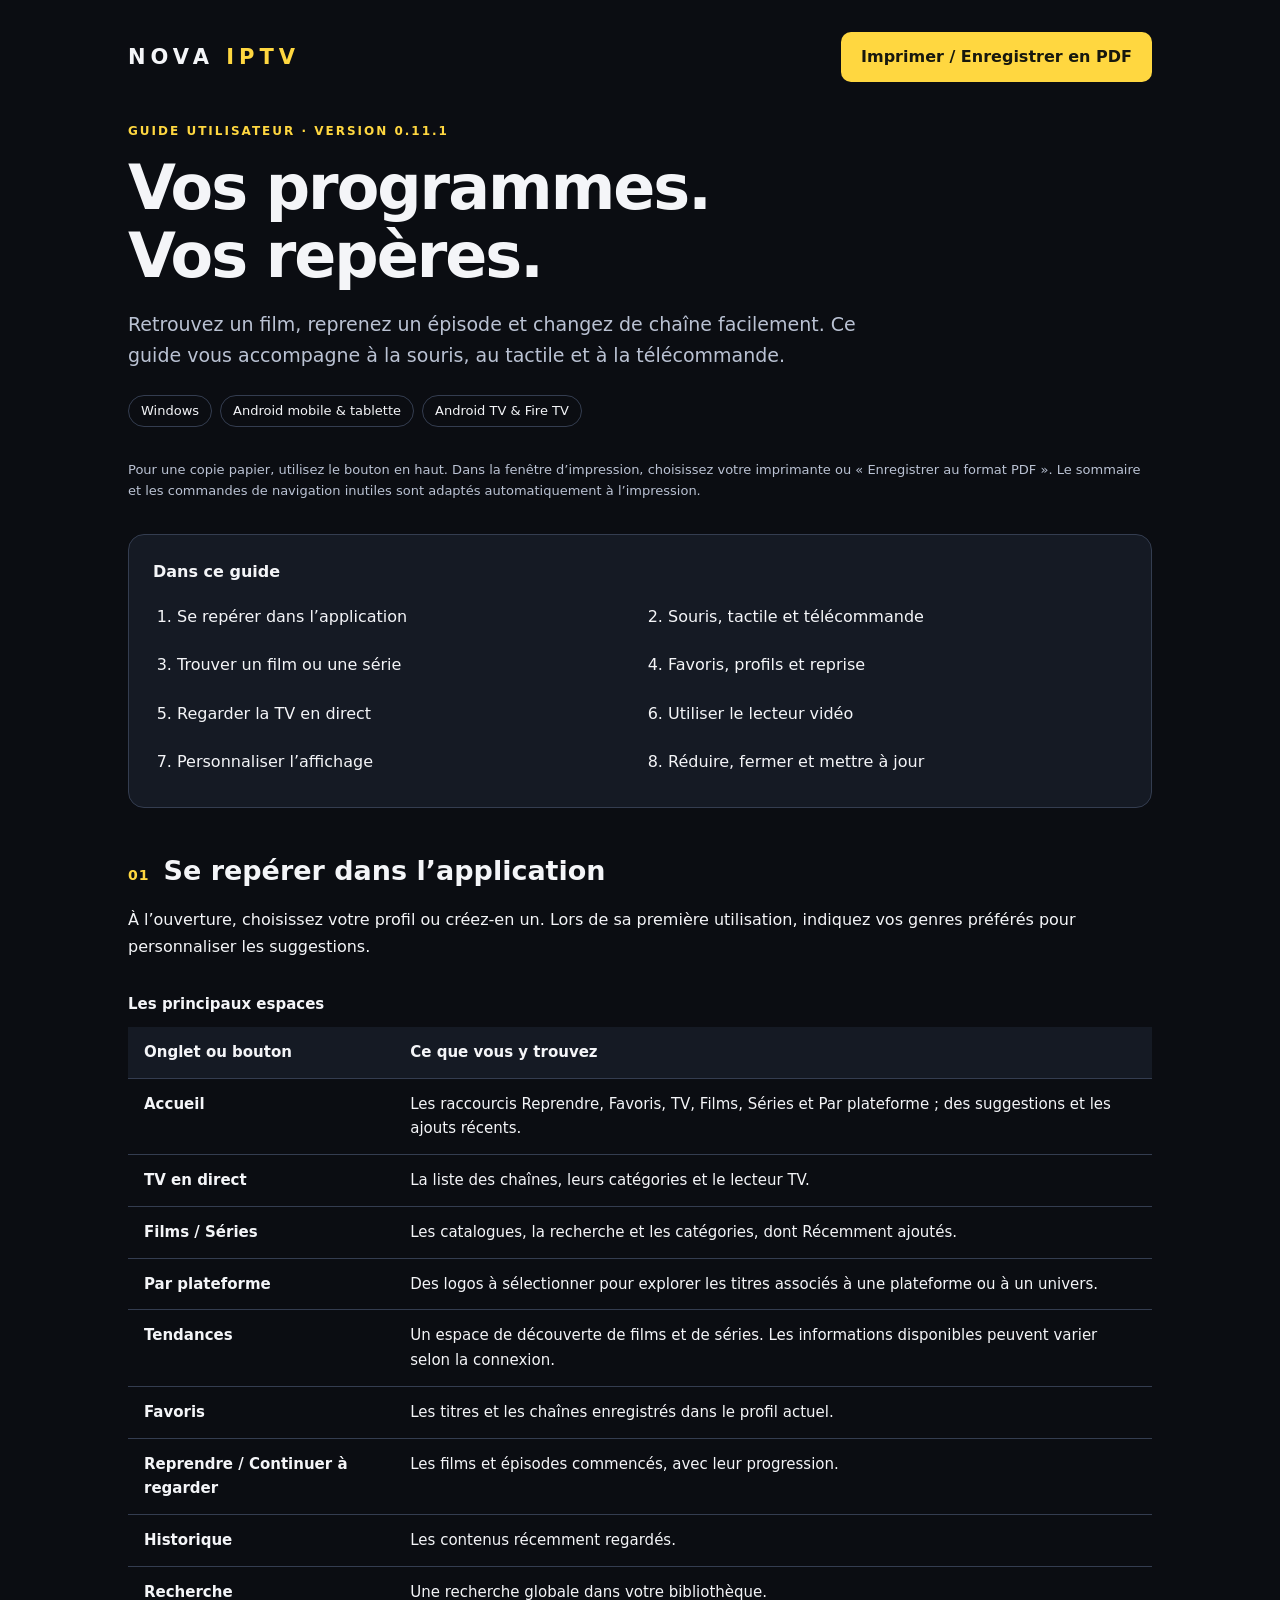
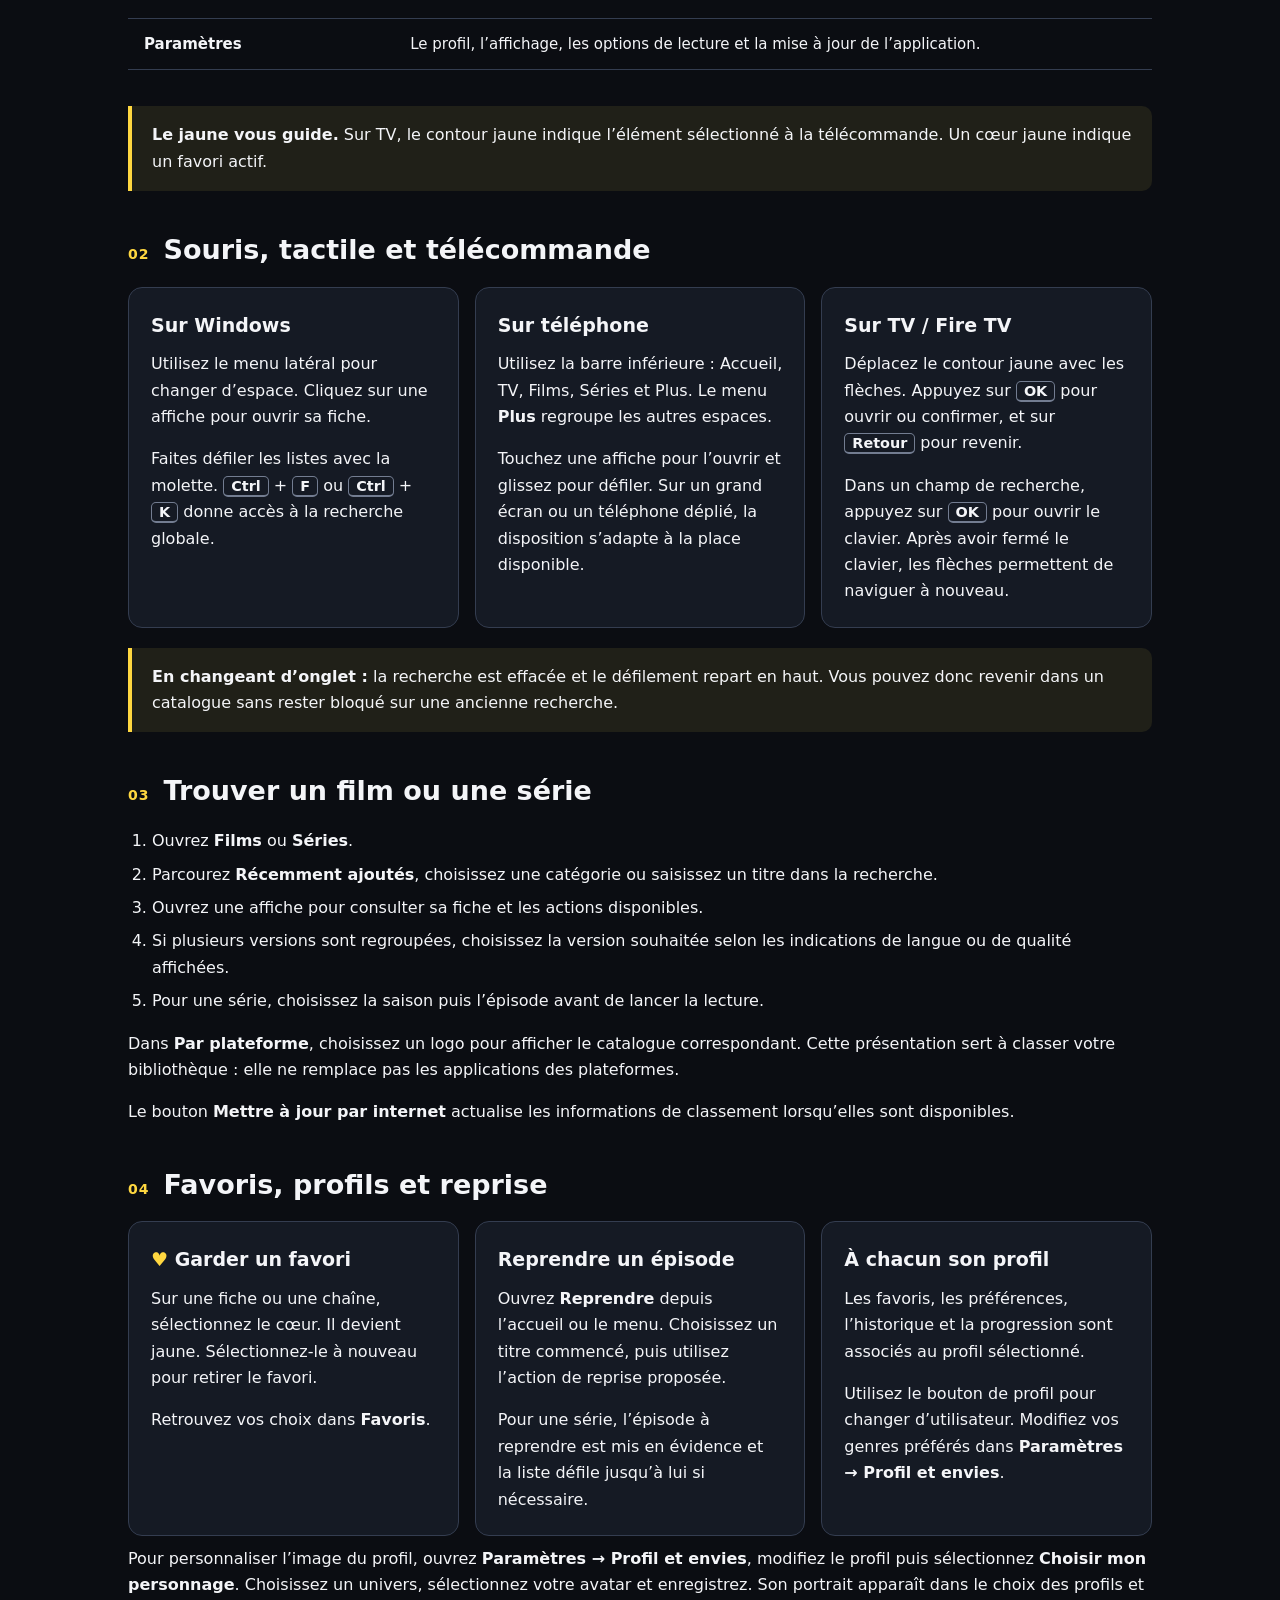
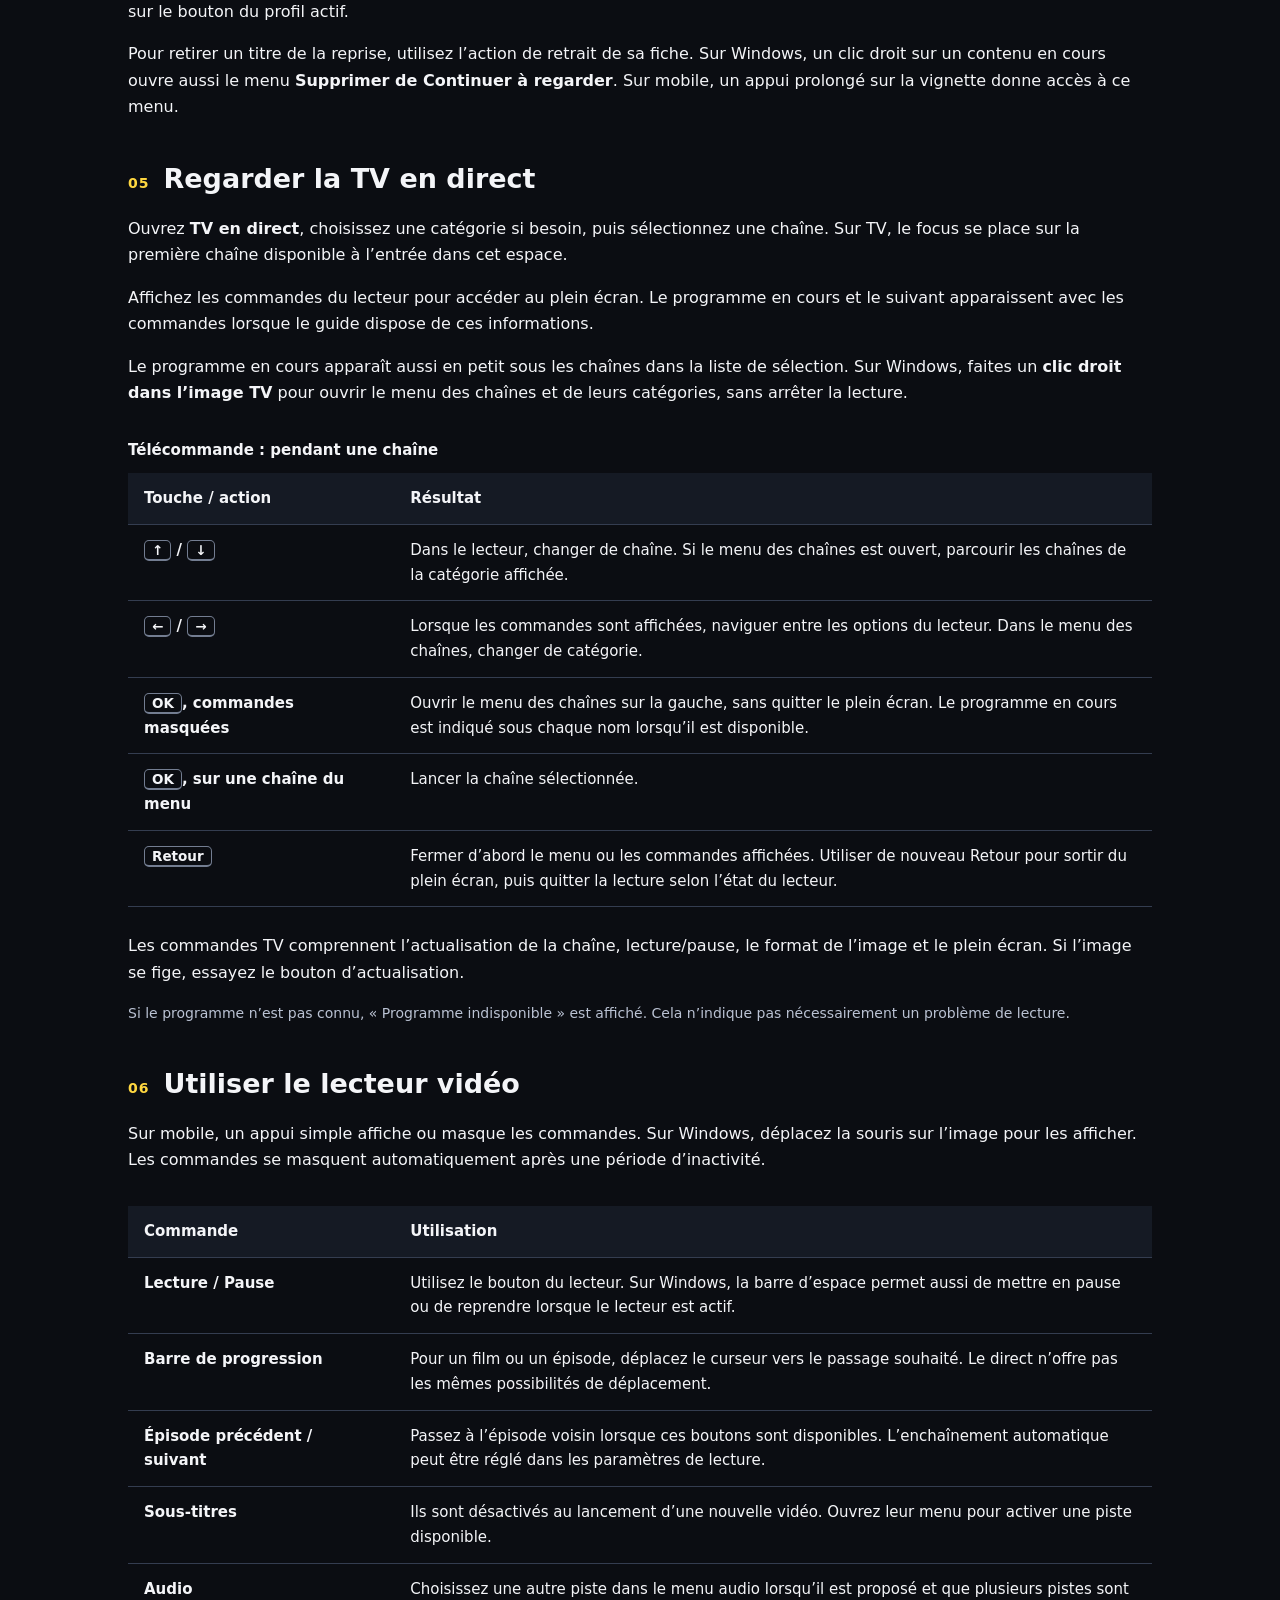
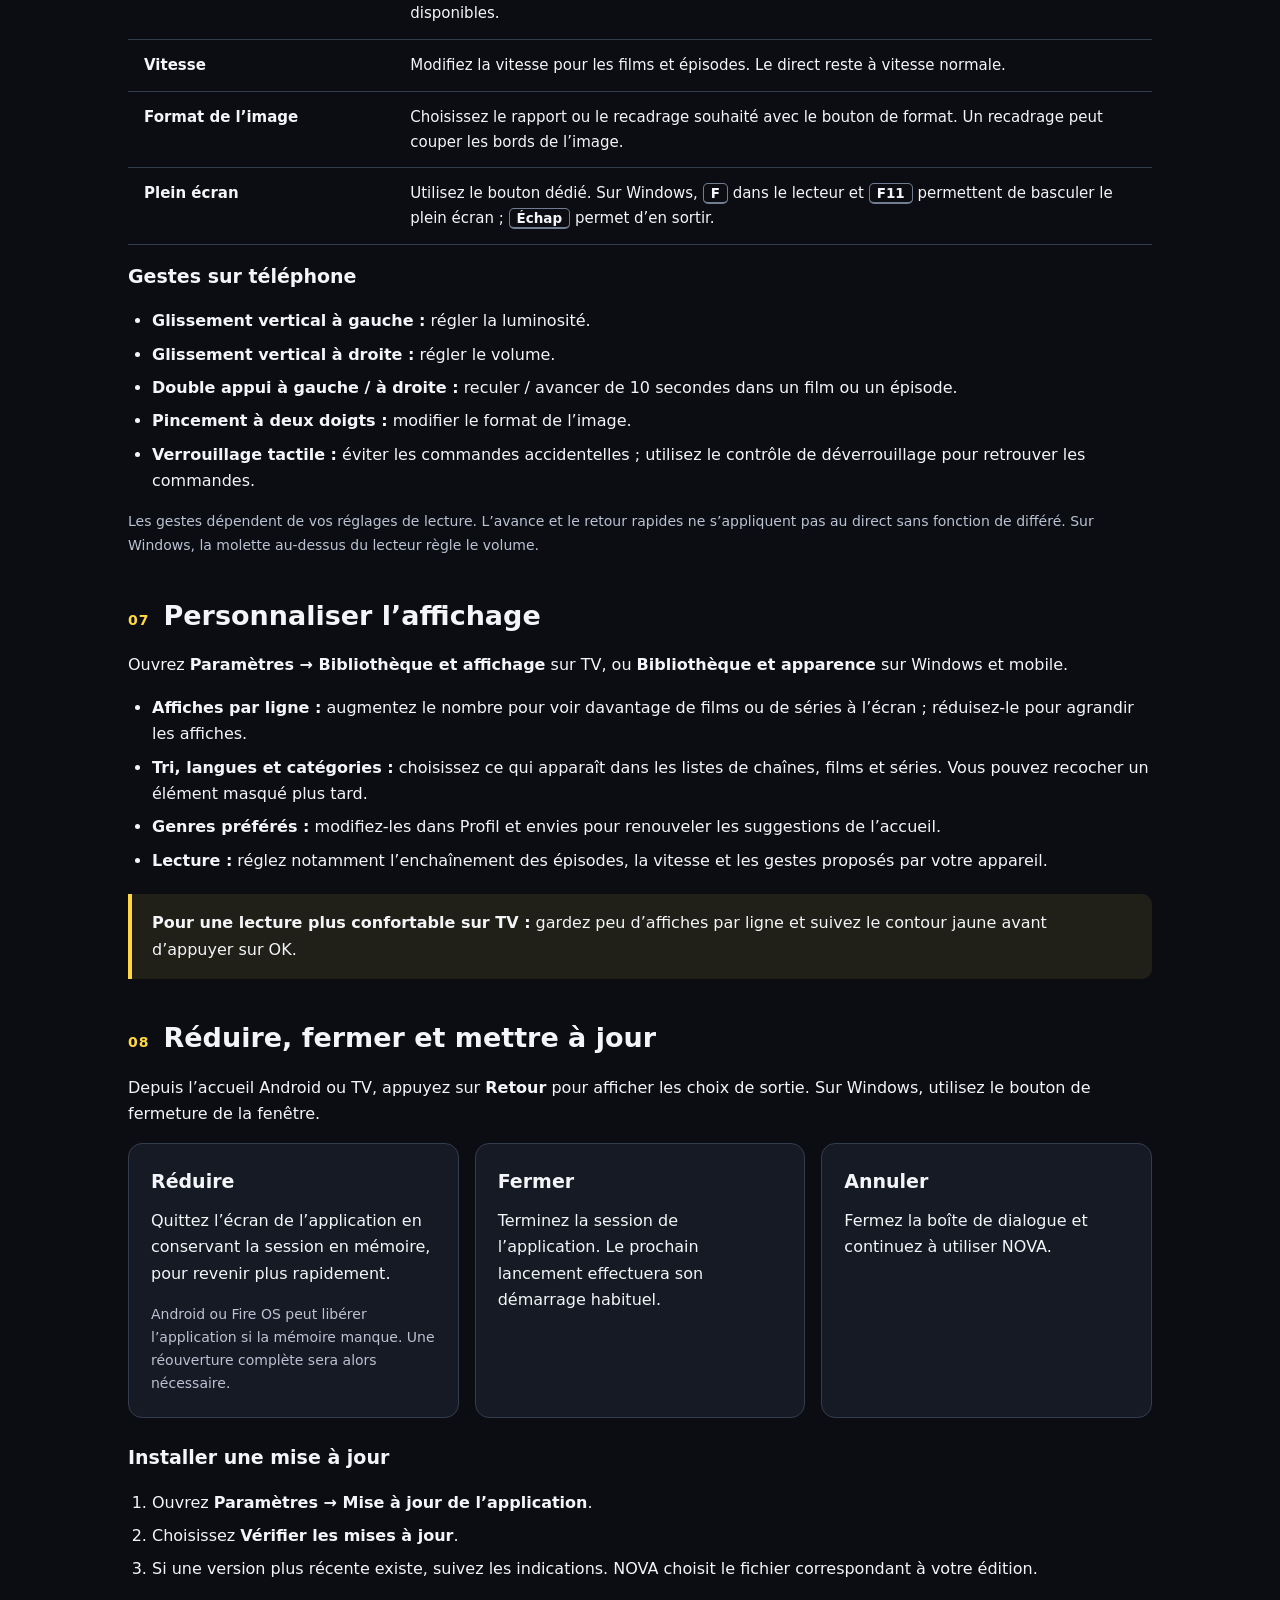
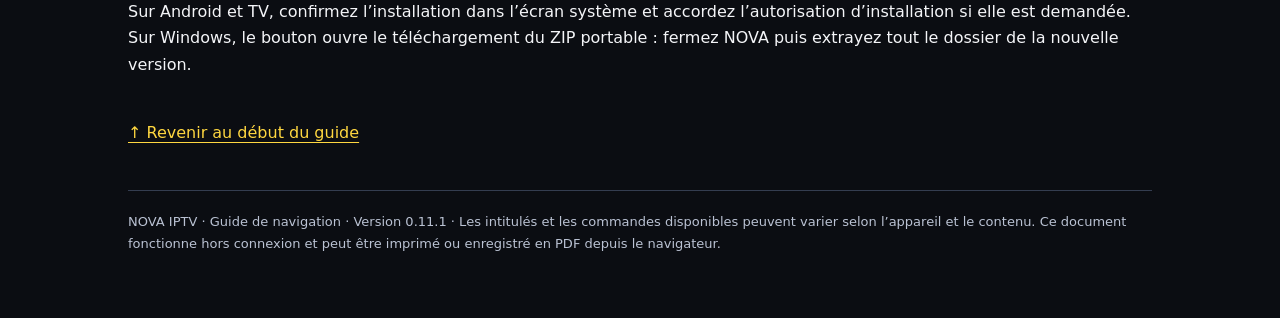
==== commit 5f7a173a: "Prepare la release 0.11.1 avec le logo cinema valide" ====
--- a/docs/guide-utilisateur.html
+++ b/docs/guide-utilisateur.html
@@ -100,7 +100,7 @@
       <button id="print-button" type="button" hidden>Imprimer / Enregistrer en PDF</button>
     </div>
     <header>
-      <div class="eyebrow">Guide utilisateur · Version 0.11.0</div>
+      <div class="eyebrow">Guide utilisateur · Version 0.11.1</div>
       <h1>Vos programmes.<br>Vos repères.</h1>
       <p class="intro">Retrouvez un film, reprenez un épisode et changez de chaîne facilement. Ce guide vous accompagne à la souris, au tactile et à la télécommande.</p>
       <div class="tags"><span class="tag">Windows</span><span class="tag">Android mobile &amp; tablette</span><span class="tag">Android TV &amp; Fire TV</span></div>
@@ -255,7 +255,7 @@
     </section>
 
     <p class="back-top"><a href="#debut">↑ Revenir au début du guide</a></p>
-    <footer>NOVA IPTV · Guide de navigation · Version 0.11.0 · Les intitulés et les commandes disponibles peuvent varier selon l’appareil et le contenu. Ce document fonctionne hors connexion et peut être imprimé ou enregistré en PDF depuis le navigateur.</footer>
+    <footer>NOVA IPTV · Guide de navigation · Version 0.11.1 · Les intitulés et les commandes disponibles peuvent varier selon l’appareil et le contenu. Ce document fonctionne hors connexion et peut être imprimé ou enregistré en PDF depuis le navigateur.</footer>
   </main>
   <script>
     const printButton = document.getElementById('print-button');
